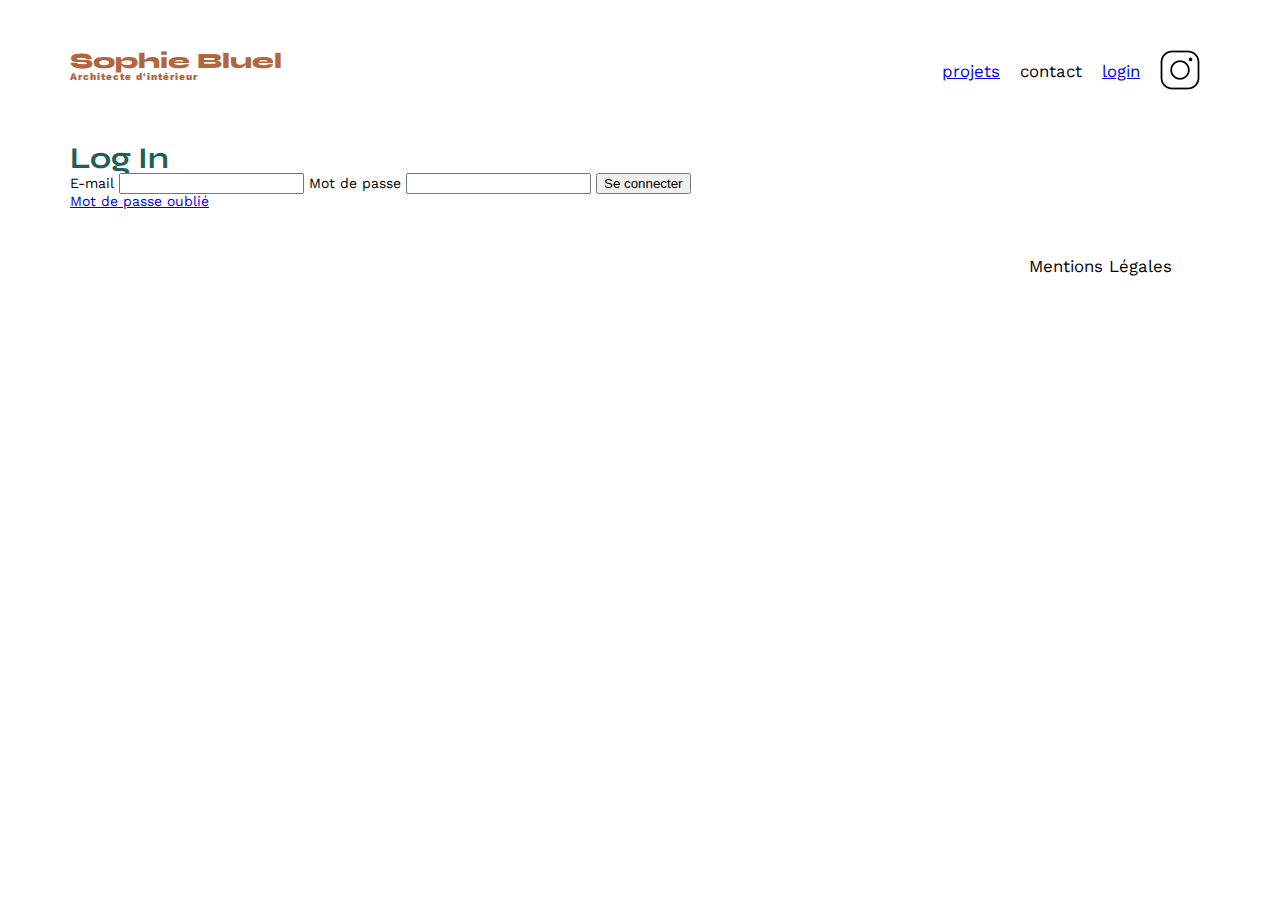
==== FrontEnd/login.html @ 1bad6b54 "Début formulaire Log In" ====
<!DOCTYPE html>
<html lang="fr">
<head>
	<meta charset="UTF-8">
	<title>Sophie Bluel - Architecte d'intérieur</title>
	<meta name="viewport" content="width=device-width, initial-scale=1.0">
	<link rel="preconnect" href="https://fonts.googleapis.com">
	<link rel="preconnect" href="https://fonts.gstatic.com" crossorigin>
	<link href="https://fonts.googleapis.com/css2?family=Syne:wght@700;800&family=Work+Sans&display=swap" rel="stylesheet">
	<meta name="description" content="">
	<link rel="stylesheet" href="./assets/style.css">
	<script src="assets/script.js"></script>
</head>
<body>
<header>
	<h1>Sophie Bluel <span>Architecte d'intérieur</span></h1>
	<nav>
		<ul>
			<li><a href="index.html">projets</a></li>
			<li>contact</li>
			<li><a href="login.html">login</a></li>
			<li><img src="./assets/icons/instagram.png" alt="Instagram"></li>
		</ul>
	</nav>
</header>
<main>
	<section id="login">
        <h2>Log In</h2>
        <form method="post">
            <label for="email">E-mail</label>
            <input type="email" id="mailLoging" name="email" />
            <label for="password">Mot de passe</label>
            <input type="password" id="passwordLogin" name="password" />
            <button type="submit">Se connecter</button>
        </form>
        <a href="#">Mot de passe oublié</a>
    </section>
</main>

<footer>
	<nav>
		<ul>
			<li>Mentions Légales</li>
		</ul>
	</nav>
</footer>
</body>
</html>
---- FrontEnd/assets/style.css ----
/* http://meyerweb.com/eric/tools/css/reset/
   v2.0 | 20110126
   License: none (public domain)
*/

html, body, div, span, applet, object, iframe,
h1, h2, h3, h4, h5, h6, p, blockquote, pre,
a, abbr, acronym, address, big, cite, code,
del, dfn, em, img, ins, kbd, q, s, samp,
small, strike, strong, sub, sup, tt, var,
b, u, i, center,
dl, dt, dd, ol, ul, li,
fieldset, form, label, legend,
table, caption, tbody, tfoot, thead, tr, th, td,
article, aside, canvas, details, embed,
figure, figcaption, footer, header, hgroup,
menu, nav, output, ruby, section, summary,
time, mark, audio, video {
	margin: 0;
	padding: 0;
	border: 0;
	font-size: 100%;
	font: inherit;
	vertical-align: baseline;
}
/* HTML5 display-role reset for older browsers */
article, aside, details, figcaption, figure,
footer, header, hgroup, menu, nav, section {
	display: block;
}
body {
	line-height: 1;
}
ol, ul {
	list-style: none;
}
blockquote, q {
	quotes: none;
}
blockquote:before, blockquote:after,
q:before, q:after {
	content: '';
	content: none;
}
table {
	border-collapse: collapse;
	border-spacing: 0;
}
/** end reset css**/
body {
	max-width: 1140px;
	margin:auto;
	font-family: 'Work Sans' ;
	font-size: 14px;
}
header {
	display: flex;
	justify-content: space-between;
	margin: 50px 0
}
section {
	margin: 50px 0
}
h1{
	display: flex;
	flex-direction: column;
	font-family: 'Syne';
	font-size: 22px;
	font-weight: 800;
	color: #B1663C
}
h1 > span {
	font-family: 'Work Sans';
	font-size:10px;
	letter-spacing: 0.1em;
;
}
h2{
	font-family: 'Syne';
	font-weight: 700;
	font-size: 30px;
	color: #1D6154
}
nav ul {
	display: flex;
	align-items: center;
	list-style-type: none;

}
nav li {
	padding: 0 10px;
	font-size: 1.2em;
}

li:hover {
	color: #B1663C;
}
#introduction {
	display: flex;
	align-items: center;
}
#introduction figure {
	flex: 1
}
#introduction img {
	display: block;
	margin: auto;
	width: 80%;
}
#introduction article {
	flex: 1
}
#introduction h2 {
	margin-bottom: 1em;
}
#introduction p {
	margin-bottom: 0.5em;
}
#portfolio h2 {
	text-align: center;
	margin-bottom: 51px;
}
.filtered {
	display: flex;
	justify-content: center;
	gap: 10px;
	width: 100%;
}
.filtered button {
	height : 37px;
	font-family: 'Syne';
	color: #1D6154;
	font-size: 16px;
	font-style: normal;
	border-radius: 60px;
	border: 1px solid #1D6154;
	background: #FFFFFF;
	padding: 0 1em;
}
.filtered button:hover { /*maintenir le hover à la sélection de la catégorie*/
	background-color: #1D6154;
	color: #FFFFFF;
}
#portfolio div {
	margin-bottom: 51px;
}
.gallery {
	width: 100%;
	display: grid;
	grid-template-columns: 1fr 1fr 1fr;
	grid-column-gap: 20px;
	grid-row-gap: 20px;
}
.gallery img {
	width: 100%;

}
#contact {
	width: 50%;
margin: auto;
}
#contact > * {
	text-align: center;

}
#contact h2{
	margin-bottom: 20px;
}
#contact form {
	text-align: left;
	margin-top:30px;
	display: flex;
	flex-direction: column;
}
#contact input {
	height: 50px;
	font-size: 1.2em;
	border: none;
	box-shadow: 0px 4px 14px rgba(0, 0, 0, 0.09);
}
#contact label {
	margin: 2em 0 1em 0;
}
#contact textarea {
	border: none;
	box-shadow: 0px 4px 14px rgba(0, 0, 0, 0.09);
}
input[type="submit"]{
	font-family: 'Syne';
	font-weight: 700;
	color: white;
	background-color: #1D6154;
	margin : 2em auto ;
	width: 180px;
	text-align: center;
	border-radius: 60px ;
}
footer nav ul {
	display: flex;
	justify-content: flex-end;
	margin: 2em
}
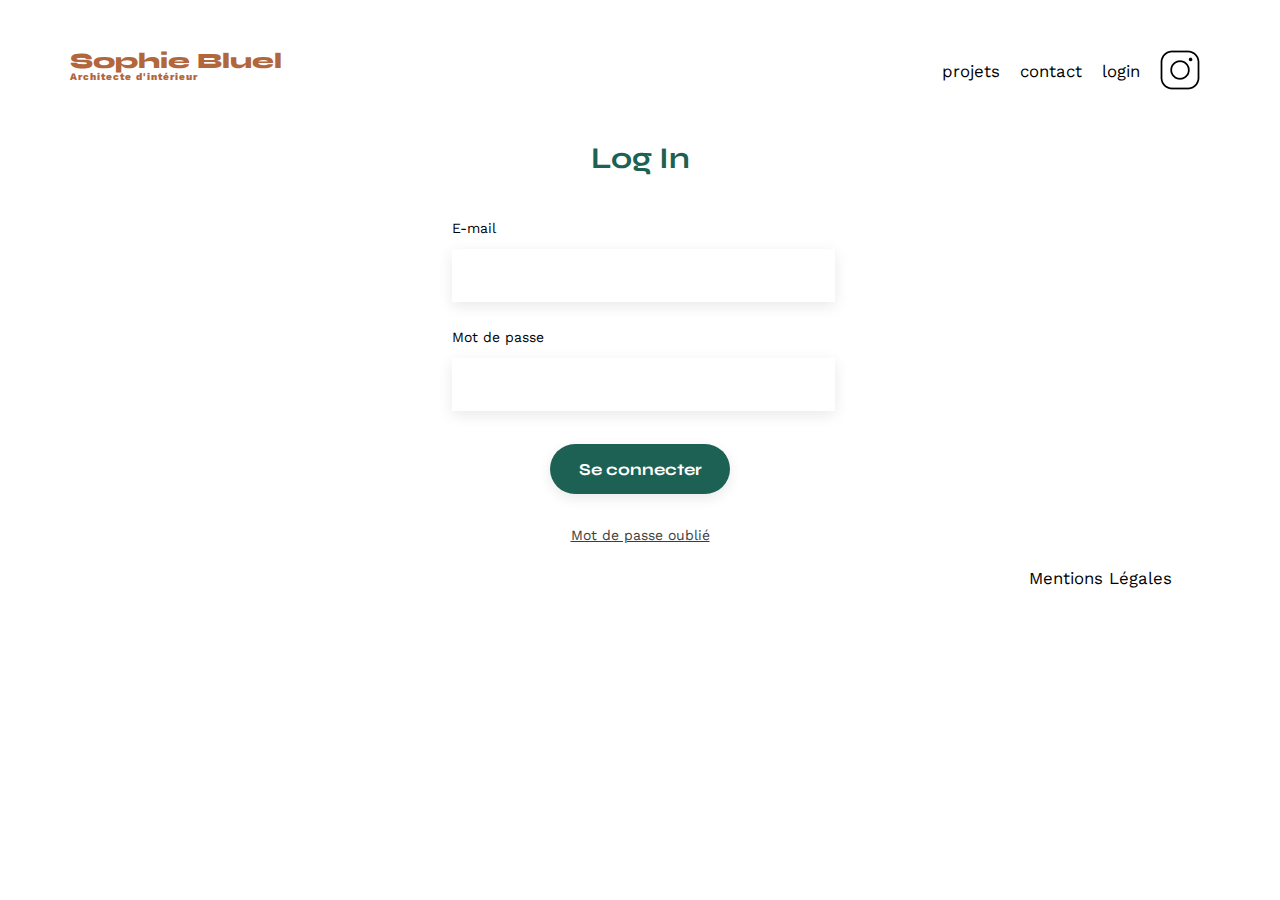
==== commit f937cbbb: "Authentification" ====
--- a/FrontEnd/login.html
+++ b/FrontEnd/login.html
@@ -17,7 +17,7 @@
 	<nav>
 		<ul>
 			<li><a href="index.html">projets</a></li>
-			<li>contact</li>
+			<li><a href="">contact</a></li>
 			<li><a href="login.html">login</a></li>
 			<li><img src="./assets/icons/instagram.png" alt="Instagram"></li>
 		</ul>
@@ -26,14 +26,14 @@
 <main>
 	<section id="login">
         <h2>Log In</h2>
-        <form method="post">
+        <form method="post" id="formLogin">
             <label for="email">E-mail</label>
-            <input type="email" id="mailLoging" name="email" />
+            <input type="email" id="mailLogin" name="email" required/>
             <label for="password">Mot de passe</label>
-            <input type="password" id="passwordLogin" name="password" />
-            <button type="submit">Se connecter</button>
+            <input type="password" id="passwordLogin" name="password" required/>
+            <input type="submit" id="submitLogin" value="Se connecter" />
+            <a href="#" id="passForgot">Mot de passe oublié</a>
         </form>
-        <a href="#">Mot de passe oublié</a>
     </section>
 </main>
 
--- a/FrontEnd/assets/style.css
+++ b/FrontEnd/assets/style.css
@@ -200,4 +200,48 @@
 	justify-content: flex-end;
 	margin: 2em
 }
-
+#login h2 {
+	margin-bottom: 20px;
+	text-align: center;
+}
+#login {
+	width: 33%;
+	margin: auto;
+}
+#login form {
+	align-items: flex-start;
+}
+#formLogin {
+	display: flex;
+	flex-direction: column;
+	align-items: center;
+}
+#formLogin input[type="email"], input[type="password"] {
+	width: 379px;
+	height: 51px;
+	background: #FFFFFF;
+	border: none;
+	box-shadow: 0px 4px 14px 0px rgba(0, 0, 0, 0.09);
+}
+#formLogin input[type="submit"] {
+	height: 50px;
+    font-size: 1.2em;
+    border: none;
+    box-shadow: 0px 4px 14px rgba(0, 0, 0, 0.09);
+}
+#formLogin label {
+	margin: 2em 0 1em 0;
+}
+#passForgot {
+	color: #3D3D3D;
+	font-size: 14px;
+	text-decoration: underline;
+	align-self: center;
+}
+ul li a {
+	text-decoration: none;
+	color: black;
+}
+ul li a:hover {
+	font-weight: bold;
+}
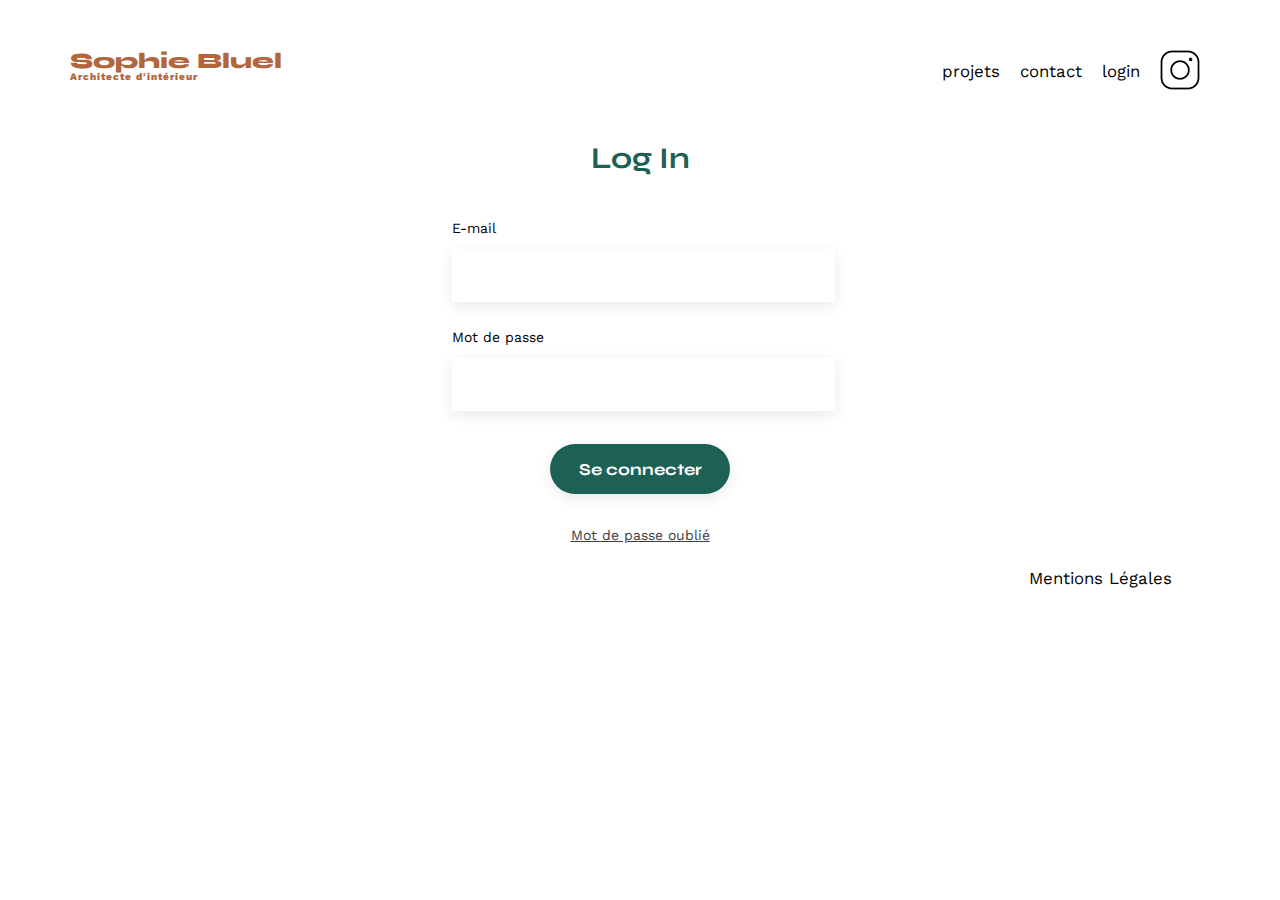
==== commit 674a6a05: "Authentification de l’utilisateur" ====
--- a/FrontEnd/login.html
+++ b/FrontEnd/login.html
@@ -9,7 +9,7 @@
 	<link href="https://fonts.googleapis.com/css2?family=Syne:wght@700;800&family=Work+Sans&display=swap" rel="stylesheet">
 	<meta name="description" content="">
 	<link rel="stylesheet" href="./assets/style.css">
-	<script src="assets/script.js"></script>
+	<script src="assets/js/login.js"></script>
 </head>
 <body>
 <header>
--- a/FrontEnd/assets/style.css
+++ b/FrontEnd/assets/style.css
@@ -245,3 +245,7 @@
 ul li a:hover {
 	font-weight: bold;
 }
+
+.display-none{
+	display: none;
+}
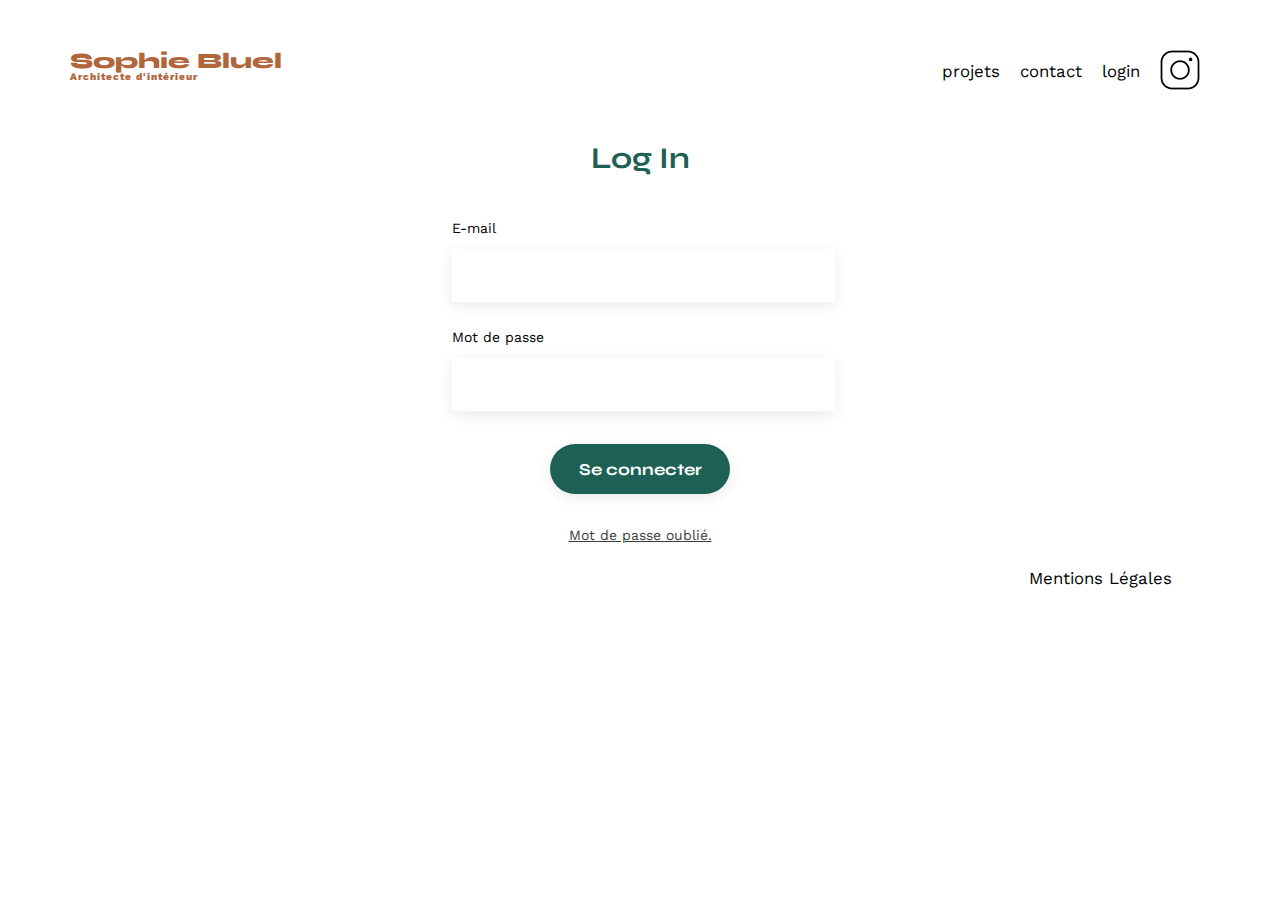
==== commit d1bed08b: "Projet complet" ====
--- a/FrontEnd/login.html
+++ b/FrontEnd/login.html
@@ -9,7 +9,9 @@
 	<link href="https://fonts.googleapis.com/css2?family=Syne:wght@700;800&family=Work+Sans&display=swap" rel="stylesheet">
 	<meta name="description" content="">
 	<link rel="stylesheet" href="./assets/style.css">
+	<script src="assets/js/function.js"></script>
 	<script src="assets/js/login.js"></script>
+
 </head>
 <body>
 <header>
@@ -32,7 +34,7 @@
             <label for="password">Mot de passe</label>
             <input type="password" id="passwordLogin" name="password" required/>
             <input type="submit" id="submitLogin" value="Se connecter" />
-            <a href="#" id="passForgot">Mot de passe oublié</a>
+            <a href="#" id="passForgot">Mot de passe oublié.</a>
         </form>
     </section>
 </main>
--- a/FrontEnd/assets/style.css
+++ b/FrontEnd/assets/style.css
@@ -2,7 +2,7 @@
    v2.0 | 20110126
    License: none (public domain)
 */
-
+ 
 html, body, div, span, applet, object, iframe,
 h1, h2, h3, h4, h5, h6, p, blockquote, pre,
 a, abbr, acronym, address, big, cite, code,
@@ -16,236 +16,468 @@
 figure, figcaption, footer, header, hgroup,
 menu, nav, output, ruby, section, summary,
 time, mark, audio, video {
-	margin: 0;
-	padding: 0;
-	border: 0;
-	font-size: 100%;
-	font: inherit;
-	vertical-align: baseline;
+    margin: 0;
+    padding: 0;
+    border: 0;
+    font-size: 100%;
+    font: inherit;
+    vertical-align: baseline;
 }
 /* HTML5 display-role reset for older browsers */
 article, aside, details, figcaption, figure,
 footer, header, hgroup, menu, nav, section {
-	display: block;
+    display: block;
 }
 body {
-	line-height: 1;
+    line-height: 1;
 }
 ol, ul {
-	list-style: none;
+    list-style: none;
 }
 blockquote, q {
-	quotes: none;
+    quotes: none;
 }
 blockquote:before, blockquote:after,
 q:before, q:after {
-	content: '';
-	content: none;
+    content: '';
+    content: none;
 }
 table {
-	border-collapse: collapse;
-	border-spacing: 0;
+    border-collapse: collapse;
+    border-spacing: 0;
 }
 /** end reset css**/
 body {
-	max-width: 1140px;
-	margin:auto;
-	font-family: 'Work Sans' ;
-	font-size: 14px;
+    max-width: 1140px;
+    margin:auto;
+    font-family: 'Work Sans' ;
+    font-size: 14px;
 }
 header {
-	display: flex;
-	justify-content: space-between;
-	margin: 50px 0
+    display: flex;
+    justify-content: space-between;
+    margin: 50px 0
 }
 section {
-	margin: 50px 0
+    margin: 50px 0
 }
 h1{
-	display: flex;
-	flex-direction: column;
-	font-family: 'Syne';
-	font-size: 22px;
-	font-weight: 800;
-	color: #B1663C
+    display: flex;
+    flex-direction: column;
+    font-family: 'Syne';
+    font-size: 22px;
+    font-weight: 800;
+    color: #B1663C
 }
 h1 > span {
-	font-family: 'Work Sans';
-	font-size:10px;
-	letter-spacing: 0.1em;
+    font-family: 'Work Sans';
+    font-size:10px;
+    letter-spacing: 0.1em;
 ;
 }
 h2{
-	font-family: 'Syne';
-	font-weight: 700;
-	font-size: 30px;
-	color: #1D6154
+    font-family: 'Syne';
+    font-weight: 700;
+    font-size: 30px;
+    color: #1D6154
 }
 nav ul {
-	display: flex;
-	align-items: center;
-	list-style-type: none;
+    display: flex;
+    align-items: center;
+    list-style-type: none;
+ 
+}
+nav li {
+    padding: 0 10px;
+    font-size: 1.2em;
+}
+ 
+li:hover {
+    color: #B1663C;
+}
+#introduction {
+    display: flex;
+    align-items: center;
+}
+#introduction figure {
+    flex: 1
+}
+#introduction img {
+    display: block;
+    margin: auto;
+    width: 80%;
+}
+#introduction article {
+    flex: 1
+}
+#introduction h2 {
+    margin-bottom: 1em;
+}
+#introduction p {
+    margin-bottom: 0.5em;
+}
+#portfolio h2 {
+    text-align: center;
+    margin-bottom: 51px;
+}
+.filtered {
+    display: flex;
+    justify-content: center;
+    gap: 10px;
+    width: fit-content;
+    margin-left: 25%;
+}
+.filtered button {
+    height : 37px;
+    font-family: 'Syne';
+    color: #1D6154;
+    font-size: 16px;
+    font-style: normal;
+    border-radius: 60px;
+    border: 1px solid #1D6154;
+    background: #FFFFFF;
+    padding: 0 1em;
+}
+.filtered button:hover { /*maintenir le hover à la sélection de la catégorie*/
+    background-color: #1D6154;
+    color: #FFFFFF;
+}
+#portfolio div {
+    margin-bottom: 51px;
+}
+.gallery {
+    width: 100%;
+    display: grid;
+    grid-template-columns: 1fr 1fr 1fr;
+    grid-column-gap: 20px;
+    grid-row-gap: 20px;
+}
+.gallery img {
+    width: 100%;
+ 
+}
+#contact {
+    width: 50%;
+margin: auto;
+}
+#contact > * {
+    text-align: center;
+ 
+}
+#contact h2{
+    margin-bottom: 20px;
+}
+#contact form {
+    text-align: left;
+    margin-top:30px;
+    display: flex;
+    flex-direction: column;
+}
+#contact input {
+    height: 50px;
+    font-size: 1.2em;
+    border: none;
+    box-shadow: 0px 4px 14px rgba(0, 0, 0, 0.09);
+}
+#contact label {
+    margin: 2em 0 1em 0;
+}
+#contact textarea {
+    border: none;
+    box-shadow: 0px 4px 14px rgba(0, 0, 0, 0.09);
+}
+input[type="submit"]{
+    font-family: 'Syne';
+    font-weight: 700;
+    color: white;
+    background-color: #1D6154;
+    margin : 2em auto ;
+    width: 180px;
+    text-align: center;
+    border-radius: 60px ;
+}
+footer nav ul {
+    display: flex;
+    justify-content: flex-end;
+    margin: 2em
+}
+#login h2 {
+    margin-bottom: 20px;
+    text-align: center;
+}
+#login {
+    width: 33%;
+    margin: auto;
+}
+#login form {
+    align-items: flex-start;
+}
+#formLogin {
+    display: flex;
+    flex-direction: column;
+    align-items: center;
+}
+#formLogin input[type="email"], input[type="password"] {
+    width: 379px;
+    height: 51px;
+    background: #FFFFFF;
+    border: none;
+    box-shadow: 0px 4px 14px 0px rgba(0, 0, 0, 0.09);
+}
+#formLogin input[type="submit"] {
+    height: 50px;
+    font-size: 1.2em;
+    border: none;
+    box-shadow: 0px 4px 14px rgba(0, 0, 0, 0.09);
+}
+#formLogin label {
+    margin: 2em 0 1em 0;
+}
+#passForgot {
+    color: #3D3D3D;
+    font-size: 14px;
+    text-decoration: underline;
+    align-self: center;
+}
+ul li a {
+    text-decoration: none;
+    color: black;
+}
+ul li a:hover {
+    font-weight: bold;
+}
+ 
+.display-none {
+    display: none !important;
+}
+ 
+#linkLogout:hover {
+    cursor: pointer;
+}
+hr{
+    border: none;
+    color: #B3B3B3;
+    width: 420px;
+    height: 1px;
+    background-color: #B3B3B3;
+    margin-bottom: -15px;
+}
+#modal-overlay {
+    width: 100%;
+    height: 100%;
+    position: fixed;
+    left: 0;
+    top: 0;
+    z-index: 3;
+    background-color: rgba(0, 0, 0, 0.30);
+}
+#modal-window {
+    display: flex ;
+    flex-direction: column;
+    position: fixed;
+    top: 50%;
+    left: 50%;
+    justify-content: center;
+    width: 630px;
+    height: 688px;
+    border-radius: 1em;
+    background: #FFFFFF;
+    transform: translate(-50%,-50%);
+    text-align: center;
+    gap: 47px;
+    z-index: 5;
+}
+#modal-window figure {
+    width: 78px;
+    height: auto;
+}
+#modal-window figure img {
+    width: 100%;
+}
+#modalGallery {
+    display: grid;
+    grid-template-columns: repeat(5,1fr);
+    grid-gap: 6px;
+    align-self: center;
+    width: 70%;
+}
+#modal-window h3 {
+    color: #000;
+    font-family: Work Sans;
+    font-size: 26px;
+}
+#modal-window input[type="submit"] {
+    font-family: 'Syne';
+    font-weight: 700;
+    color: white;
+    background-color: #1D6154;
+    margin : 0 auto ;
+    width: 237px;
+    text-align: center;
+    border-radius: 60px;
+    height: 36px;
+    border: none;
+    box-shadow: 0px 4px 14px rgba(0, 0, 0, 0.09);
+    z-index: 9999;
+    cursor: pointer;
+}
+#closeModalButton {
+    position: absolute;
+    top: 33px;
+    right: 30px;
+    cursor: pointer;
+    width: 24px;
+    height: 24px;
+}
+#editButton {
+    color: black;
+    display: flex;
+    gap: 10px;
+    margin-left: 30px;
+    position: relative;
+    top: -73px;
+    left: +670px;
+    cursor: pointer;
+}
+#editMode {
+    background-color: black;
+    color: white;
+    z-index: 3;
+    display: flex;
+    position: absolute;
+    align-items: center;
+    justify-content: center;
+    top: 0;
+    left: 0;
+    height: 50px;
+    width: 100%;
+    gap: 20px;
+    margin-bottom: 20px;
+}
+#editMode p {
+    text-align: center;
+    font-size: 16px;
+}
+.deleteButton {
+    display: flex;
+    position: relative;
+    align-self: flex-start;
+    z-index: 7;
+    top: -100px;
+    right: -55px;
+    color: #FFFFFF;
+    background-color: #000;
+    width: 17px;
+    height: 17px;
+    border-radius: 2px;
+    align-items: center;
+    justify-content: center;
+    cursor: pointer;
+}
+ 
+#formAddProject{
+    display: flex;
+    flex-direction: column;
+    align-items: center;
+    align-self: center;
+    justify-content: center;
+}
+ 
+#frameAddPhoto{
+    display: flex;
+    flex-direction: column;
+    align-self: center;
+    align-items: center;
+    justify-content: center;
+    width: 420px;
+    height: 171px;
+    background-color: #E8F1F6;
+}
+ 
+#frameAddPhoto i{
+    display: block;
+}
+#frameAddPhoto p{
+    font-size: 10px;
+    position: relative;
+    top: -5px;
+}
+#frameAddPhoto label{
+    display: flex;
+    background-color: #CBD6DC;
+    color: #306685;
+    width: 173px;
+    text-align: center;
+    align-items: center;
+    justify-content: center;
+    border-radius: 60px;
+    height: 36px;
+    border: none;
+    box-shadow: 0px 4px 14px rgba(0, 0, 0, 0.09);
+    cursor: pointer;
+    position: relative;
+    top: 10px;
+}
+ 
+#iconUpload{
+    color: #CBD6DC;
+    position: relative;
+}
+ 
+#contentForm{
+    display: flex;
+    flex-direction: column;
+    align-items: flex-start;
+}
+#contentForm input{
+    width: 398px;
+    height: 49px;
+    font-size: 14px;
+    border: none;
+    box-shadow: 0px 4px 14px rgba(0, 0, 0, 0.09);
+    margin-bottom: 2em;
+    padding-left: 20px;
+}
+#contentForm select{
+    width: 420px;
+    height: 51px;
+    color: #444;
+    font-family: "Work Sans";
+    font-size: 14px;
+    border: none;
+    box-shadow: 0px 4px 14px rgba(0, 0, 0, 0.09);
+    padding-left: 15px;
+}
+#inputTextTitle{
+    margin-bottom: 10px;
+    margin-top: 30px;
+}
+ 
+#fileUploadText{
+    margin-bottom: 10px;
+}
+ 
+#contentForm input,select,option {
+    color: #444;
+    font-family: "Work Sans";
+    font-size: 14px;
+}
+ 
+#returnGalleryModal {
+    position: absolute;
+    top: 35px;
+    left: 30px;
+    cursor: pointer;
+    width: 24px;
+    height: 24px;
+}
 
-}
-nav li {
-	padding: 0 10px;
-	font-size: 1.2em;
+.disabled {
+	background-color: #a7a7a7 !important;
+	cursor: auto !important;
 }
 
-li:hover {
-	color: #B1663C;
-}
-#introduction {
-	display: flex;
-	align-items: center;
-}
-#introduction figure {
-	flex: 1
-}
-#introduction img {
-	display: block;
-	margin: auto;
-	width: 80%;
-}
-#introduction article {
-	flex: 1
-}
-#introduction h2 {
-	margin-bottom: 1em;
-}
-#introduction p {
-	margin-bottom: 0.5em;
-}
-#portfolio h2 {
-	text-align: center;
-	margin-bottom: 51px;
-}
-.filtered {
-	display: flex;
-	justify-content: center;
-	gap: 10px;
-	width: 100%;
-}
-.filtered button {
-	height : 37px;
-	font-family: 'Syne';
-	color: #1D6154;
-	font-size: 16px;
-	font-style: normal;
-	border-radius: 60px;
-	border: 1px solid #1D6154;
-	background: #FFFFFF;
-	padding: 0 1em;
-}
-.filtered button:hover { /*maintenir le hover à la sélection de la catégorie*/
-	background-color: #1D6154;
-	color: #FFFFFF;
-}
-#portfolio div {
-	margin-bottom: 51px;
-}
-.gallery {
-	width: 100%;
-	display: grid;
-	grid-template-columns: 1fr 1fr 1fr;
-	grid-column-gap: 20px;
-	grid-row-gap: 20px;
-}
-.gallery img {
-	width: 100%;
-
-}
-#contact {
-	width: 50%;
-margin: auto;
-}
-#contact > * {
-	text-align: center;
-
-}
-#contact h2{
-	margin-bottom: 20px;
-}
-#contact form {
-	text-align: left;
-	margin-top:30px;
-	display: flex;
-	flex-direction: column;
-}
-#contact input {
-	height: 50px;
-	font-size: 1.2em;
-	border: none;
-	box-shadow: 0px 4px 14px rgba(0, 0, 0, 0.09);
-}
-#contact label {
-	margin: 2em 0 1em 0;
-}
-#contact textarea {
-	border: none;
-	box-shadow: 0px 4px 14px rgba(0, 0, 0, 0.09);
-}
-input[type="submit"]{
-	font-family: 'Syne';
-	font-weight: 700;
-	color: white;
-	background-color: #1D6154;
-	margin : 2em auto ;
-	width: 180px;
-	text-align: center;
-	border-radius: 60px ;
-}
-footer nav ul {
-	display: flex;
-	justify-content: flex-end;
-	margin: 2em
-}
-#login h2 {
-	margin-bottom: 20px;
-	text-align: center;
-}
-#login {
-	width: 33%;
-	margin: auto;
-}
-#login form {
-	align-items: flex-start;
-}
-#formLogin {
-	display: flex;
-	flex-direction: column;
-	align-items: center;
-}
-#formLogin input[type="email"], input[type="password"] {
-	width: 379px;
-	height: 51px;
-	background: #FFFFFF;
-	border: none;
-	box-shadow: 0px 4px 14px 0px rgba(0, 0, 0, 0.09);
-}
-#formLogin input[type="submit"] {
-	height: 50px;
-    font-size: 1.2em;
-    border: none;
-    box-shadow: 0px 4px 14px rgba(0, 0, 0, 0.09);
-}
-#formLogin label {
-	margin: 2em 0 1em 0;
-}
-#passForgot {
-	color: #3D3D3D;
-	font-size: 14px;
-	text-decoration: underline;
-	align-self: center;
-}
-ul li a {
-	text-decoration: none;
-	color: black;
-}
-ul li a:hover {
-	font-weight: bold;
-}
-
-.display-none{
-	display: none;
-}
+#previewImage {
+	width: 129px;
+	height: 171px;
+}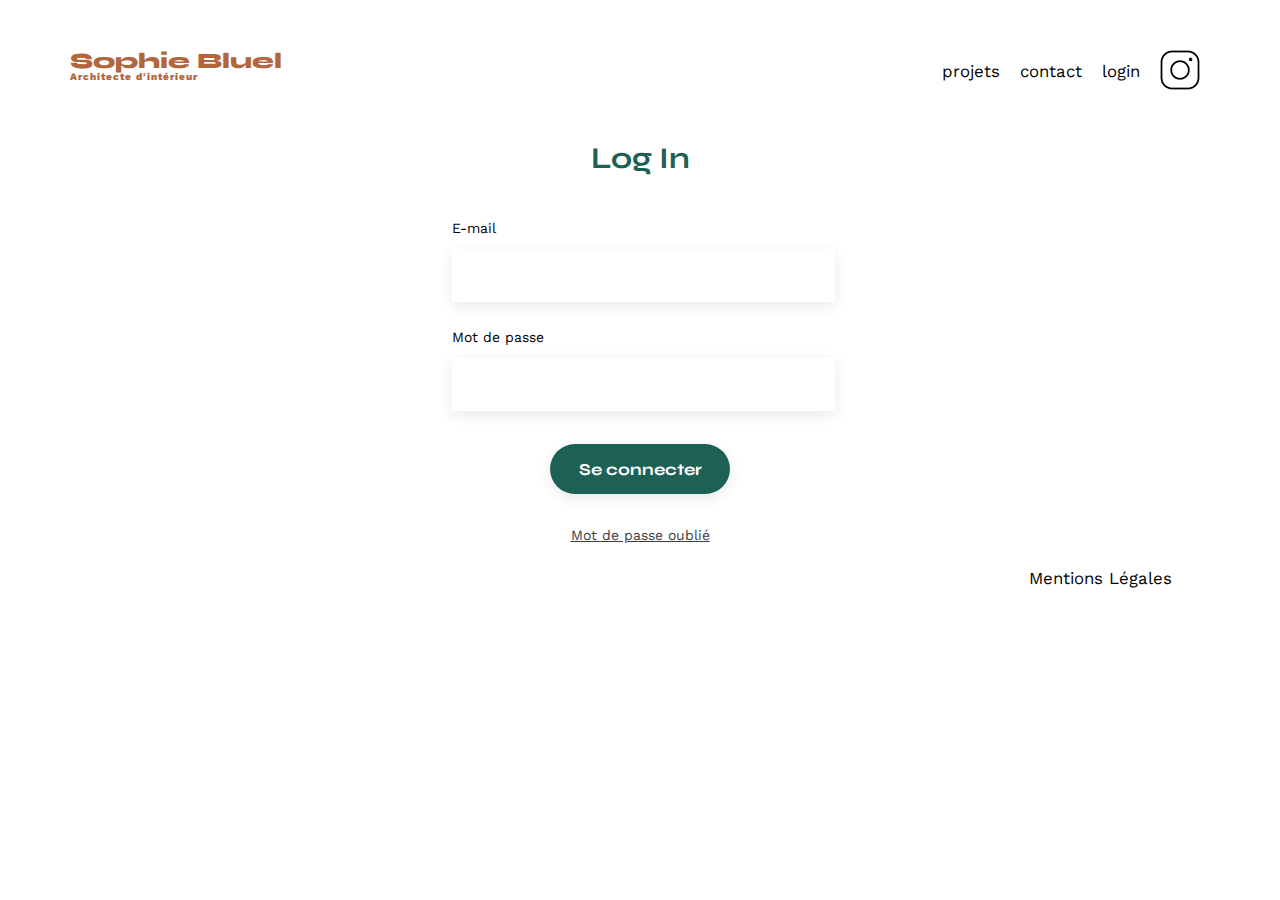
==== commit 65adb0df: "Projet terminé" ====
--- a/FrontEnd/login.html
+++ b/FrontEnd/login.html
@@ -34,7 +34,7 @@
             <label for="password">Mot de passe</label>
             <input type="password" id="passwordLogin" name="password" required/>
             <input type="submit" id="submitLogin" value="Se connecter" />
-            <a href="#" id="passForgot">Mot de passe oublié.</a>
+            <a href="#" id="passForgot">Mot de passe oublié</a>
         </form>
     </section>
 </main>
